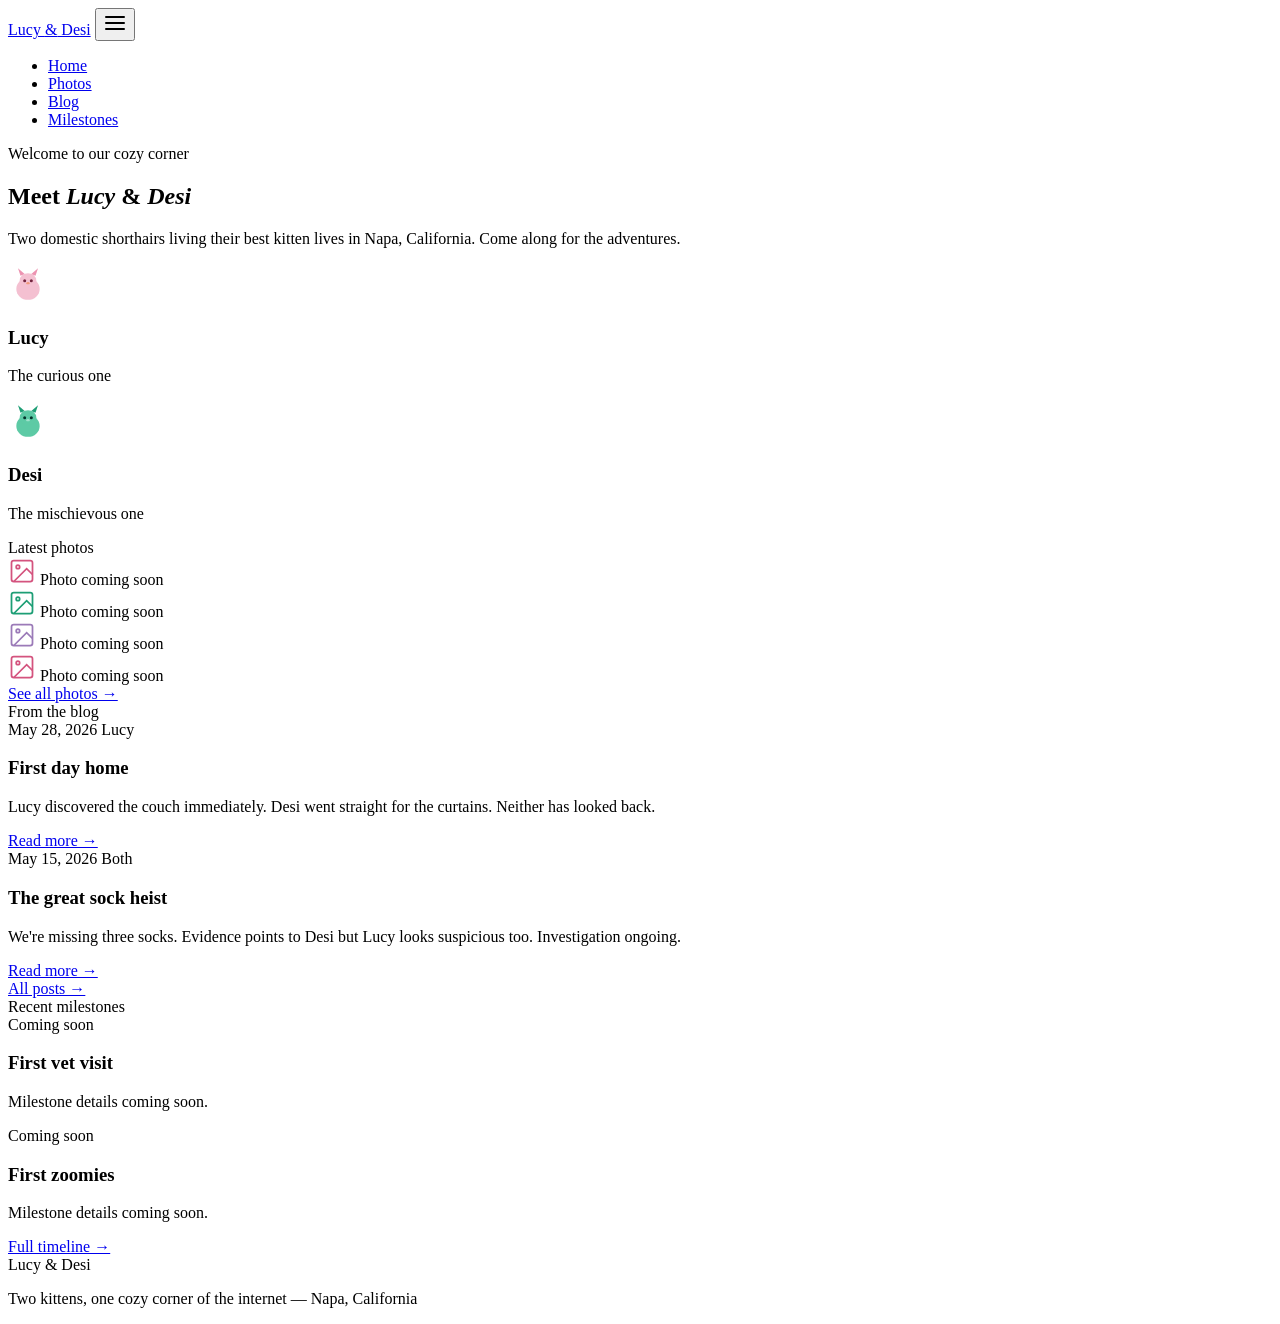
==== index.html @ ce2c503c "Add files via upload" ====
<!DOCTYPE html>
<html lang="en">
<head>
  <meta charset="UTF-8" />
  <meta name="viewport" content="width=device-width, initial-scale=1.0" />
  <meta name="description" content="Lucy and Desi — two domestic shorthair kittens living their best lives in Napa, California." />
  <title>Lucy & Desi — Home</title>
  <link rel="stylesheet" href="css/style.css" />
</head>
<body>

  <!-- Navigation -->
  <nav class="site-nav" role="navigation" aria-label="Main navigation">
    <div class="nav-inner">
      <a href="index.html" class="nav-logo">Lucy <span>&</span> Desi</a>

      <button class="nav-toggle" aria-expanded="false" aria-controls="nav-links" aria-label="Toggle navigation">
        <svg width="24" height="24" viewBox="0 0 24 24" fill="none" stroke="currentColor" stroke-width="2" stroke-linecap="round">
          <line x1="3" y1="6" x2="21" y2="6"/>
          <line x1="3" y1="12" x2="21" y2="12"/>
          <line x1="3" y1="18" x2="21" y2="18"/>
        </svg>
      </button>

      <ul class="nav-links" id="nav-links">
        <li><a href="index.html">Home</a></li>
        <li><a href="gallery.html">Photos</a></li>
        <li><a href="blog.html">Blog</a></li>
        <li><a href="milestones.html">Milestones</a></li>
      </ul>
    </div>
  </nav>

  <main>

    <!-- Hero -->
    <section class="hero">
      <div class="hero-eyebrow">Welcome to our cozy corner</div>
      <h1>Meet <em>Lucy</em> & <em>Desi</em></h1>
      <p class="hero-intro">Two domestic shorthairs living their best kitten lives in Napa, California. Come along for the adventures.</p>

      <div class="kitten-cards">
        <div class="kitten-card">
          <div class="kitten-avatar" style="background: var(--lucy-light);">
            <svg width="40" height="40" viewBox="0 0 48 48" fill="none" xmlns="http://www.w3.org/2000/svg" aria-hidden="true">
              <ellipse cx="24" cy="30" rx="14" ry="13" fill="#F4C0D1"/>
              <ellipse cx="24" cy="20" rx="10" ry="9" fill="#F4C0D1"/>
              <polygon points="15,14 12,5 20,12" fill="#ED93B1"/>
              <polygon points="33,14 36,5 28,12" fill="#ED93B1"/>
              <circle cx="20" cy="20" r="1.8" fill="#72243E"/>
              <circle cx="28" cy="20" r="1.8" fill="#72243E"/>
              <ellipse cx="24" cy="23" rx="2" ry="1.4" fill="#F0997B"/>
            </svg>
          </div>
          <h3>Lucy</h3>
          <p>The curious one</p>
        </div>

        <div class="kitten-card">
          <div class="kitten-avatar" style="background: var(--desi-light);">
            <svg width="40" height="40" viewBox="0 0 48 48" fill="none" xmlns="http://www.w3.org/2000/svg" aria-hidden="true">
              <ellipse cx="24" cy="30" rx="14" ry="13" fill="#5DCAA5"/>
              <ellipse cx="24" cy="20" rx="10" ry="9" fill="#5DCAA5"/>
              <polygon points="15,14 12,5 20,12" fill="#1D9E75"/>
              <polygon points="33,14 36,5 28,12" fill="#1D9E75"/>
              <circle cx="20" cy="20" r="1.8" fill="#04342C"/>
              <circle cx="28" cy="20" r="1.8" fill="#04342C"/>
              <ellipse cx="24" cy="23" rx="2" ry="1.4" fill="#9FE1CB"/>
            </svg>
          </div>
          <h3>Desi</h3>
          <p>The mischievous one</p>
        </div>
      </div>
    </section>

    <!-- Latest Photos -->
    <section class="section-card">
      <div class="container">
        <div class="section-label">Latest photos</div>
        <div class="gallery-grid">

          <div class="gallery-item" style="background: var(--lucy-light);">
            <div class="gallery-placeholder">
              <svg width="28" height="28" viewBox="0 0 24 24" fill="none" stroke="#D4537E" stroke-width="1.5"><rect x="3" y="3" width="18" height="18" rx="2"/><circle cx="8.5" cy="8.5" r="1.5"/><path d="m21 15-5-5L5 21"/></svg>
              <span>Photo coming soon</span>
            </div>
          </div>

          <div class="gallery-item" style="background: var(--desi-light);">
            <div class="gallery-placeholder">
              <svg width="28" height="28" viewBox="0 0 24 24" fill="none" stroke="#1D9E75" stroke-width="1.5"><rect x="3" y="3" width="18" height="18" rx="2"/><circle cx="8.5" cy="8.5" r="1.5"/><path d="m21 15-5-5L5 21"/></svg>
              <span>Photo coming soon</span>
            </div>
          </div>

          <div class="gallery-item" style="background: var(--lavender-light);">
            <div class="gallery-placeholder">
              <svg width="28" height="28" viewBox="0 0 24 24" fill="none" stroke="#9B7AB8" stroke-width="1.5"><rect x="3" y="3" width="18" height="18" rx="2"/><circle cx="8.5" cy="8.5" r="1.5"/><path d="m21 15-5-5L5 21"/></svg>
              <span>Photo coming soon</span>
            </div>
          </div>

          <div class="gallery-item" style="background: var(--lucy-light);">
            <div class="gallery-placeholder">
              <svg width="28" height="28" viewBox="0 0 24 24" fill="none" stroke="#D4537E" stroke-width="1.5"><rect x="3" y="3" width="18" height="18" rx="2"/><circle cx="8.5" cy="8.5" r="1.5"/><path d="m21 15-5-5L5 21"/></svg>
              <span>Photo coming soon</span>
            </div>
          </div>

        </div>
        <div class="text-center mt-md">
          <a href="gallery.html" class="btn btn-outline">See all photos →</a>
        </div>
      </div>
    </section>

    <!-- Latest from the Blog -->
    <section class="section-light">
      <div class="container">
        <div class="section-label">From the blog</div>
        <div class="blog-list">

          <div class="blog-card fade-in">
            <div class="blog-meta">
              <span>May 28, 2026</span>
              <span class="blog-tag">Lucy</span>
            </div>
            <h3>First day home</h3>
            <p>Lucy discovered the couch immediately. Desi went straight for the curtains. Neither has looked back.</p>
            <a href="blog.html" class="read-more">Read more →</a>
          </div>

          <div class="blog-card fade-in">
            <div class="blog-meta">
              <span>May 15, 2026</span>
              <span class="blog-tag">Both</span>
            </div>
            <h3>The great sock heist</h3>
            <p>We're missing three socks. Evidence points to Desi but Lucy looks suspicious too. Investigation ongoing.</p>
            <a href="blog.html" class="read-more">Read more →</a>
          </div>

        </div>
        <div class="text-center mt-md">
          <a href="blog.html" class="btn btn-outline">All posts →</a>
        </div>
      </div>
    </section>

    <!-- Recent Milestones -->
    <section class="section-card">
      <div class="container">
        <div class="section-label">Recent milestones</div>
        <div class="timeline">

          <div class="timeline-item fade-in">
            <div class="timeline-dot"></div>
            <div class="timeline-date">Coming soon</div>
            <div class="timeline-content">
              <h3>First vet visit</h3>
              <p>Milestone details coming soon.</p>
            </div>
          </div>

          <div class="timeline-item fade-in">
            <div class="timeline-dot"></div>
            <div class="timeline-date">Coming soon</div>
            <div class="timeline-content">
              <h3>First zoomies</h3>
              <p>Milestone details coming soon.</p>
            </div>
          </div>

        </div>
        <div class="text-center mt-md">
          <a href="milestones.html" class="btn btn-outline">Full timeline →</a>
        </div>
      </div>
    </section>

  </main>

  <!-- Footer -->
  <footer class="site-footer">
    <div class="footer-logo">Lucy <span>&</span> Desi</div>
    <p>Two kittens, one cozy corner of the internet &mdash; Napa, California</p>
  </footer>

  <script src="js/main.js"></script>
</body>
</html>
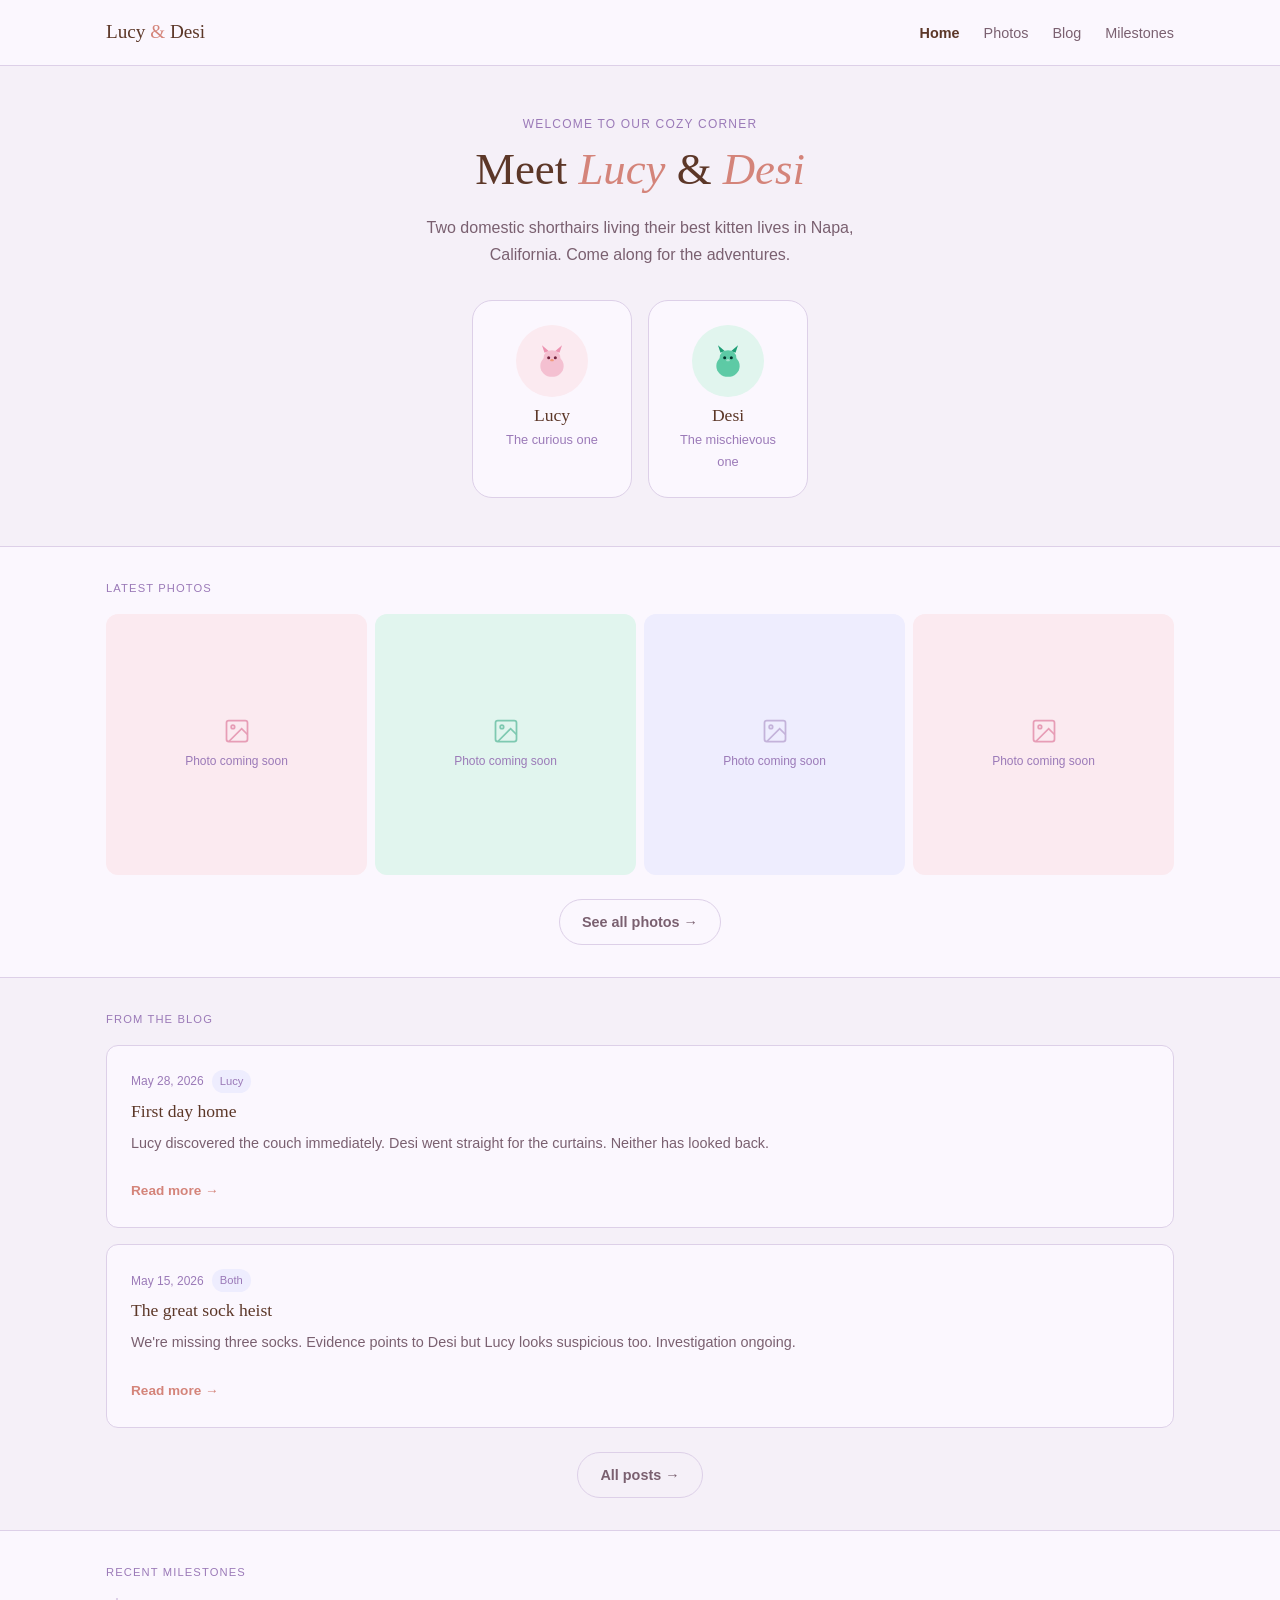
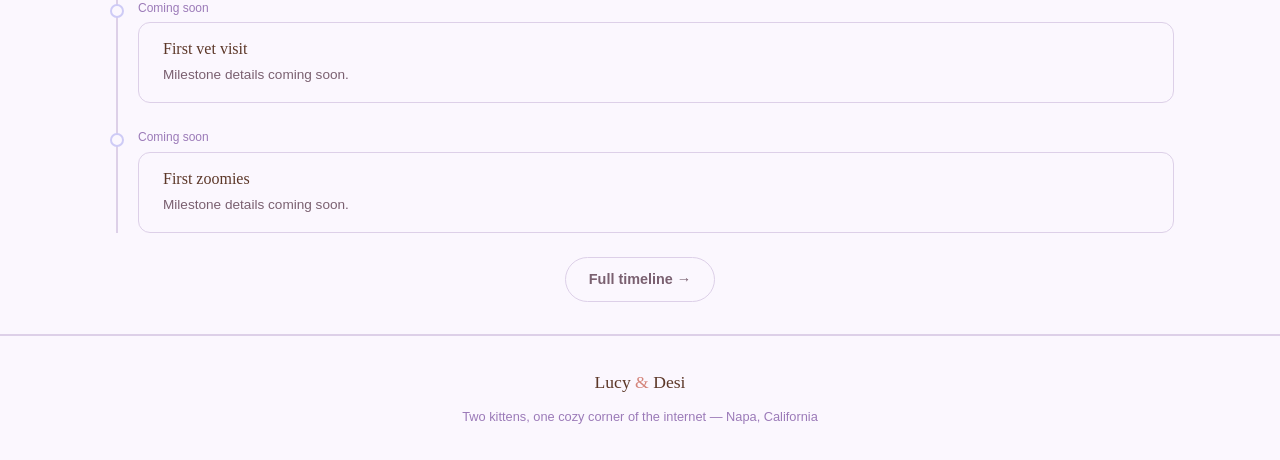
==== commit 27c7c3d0: "Add files via upload" ====
--- a/index.html
+++ b/index.html
@@ -5,7 +5,7 @@
   <meta name="viewport" content="width=device-width, initial-scale=1.0" />
   <meta name="description" content="Lucy and Desi — two domestic shorthair kittens living their best lives in Napa, California." />
   <title>Lucy & Desi — Home</title>
-  <link rel="stylesheet" href="css/style.css" />
+  <link rel="stylesheet" href="style.css" />
 </head>
 <body>
 
@@ -187,6 +187,6 @@
     <p>Two kittens, one cozy corner of the internet &mdash; Napa, California</p>
   </footer>
 
-  <script src="js/main.js"></script>
+  <script src="main.js"></script>
 </body>
 </html>
--- a/style.css
+++ b/style.css
@@ -0,0 +1,559 @@
+/* =============================================
+   Lucy & Desi — Main Stylesheet
+   Design: Cozy warm, soft pastel, mobile-first
+   ============================================= */
+
+/* --- Google Fonts --- */
+@import url('https://fonts.googleapis.com/css2?family=Lora:ital,wght@0,400;0,500;1,400&family=Nunito:wght@400;500;600&display=swap');
+
+/* --- CSS Variables / Design Tokens --- */
+:root {
+  /* Backgrounds */
+  --bg-page:        #F5F0F8;
+  --bg-card:        #FBF7FE;
+  --bg-nav:         #FBF7FE;
+
+  /* Brand colors */
+  --lucy-light:     #FBEAF0;
+  --lucy-mid:       #F4C0D1;
+  --lucy-dark:      #D4537E;
+
+  --desi-light:     #E1F5EE;
+  --desi-mid:       #5DCAA5;
+  --desi-dark:      #1D9E75;
+
+  --lavender-light: #EEEDFE;
+  --lavender-mid:   #CECBF6;
+  --lavender-dark:  #9B7AB8;
+
+  /* Text */
+  --text-heading:   #5C3728;
+  --text-body:      #7A6070;
+  --text-muted:     #9B7AB8;
+  --text-accent:    #D4847A;
+
+  /* Borders */
+  --border:         #DDD0E8;
+
+  /* Typography */
+  --font-display:   'Lora', Georgia, serif;
+  --font-body:      'Nunito', sans-serif;
+
+  /* Spacing */
+  --space-xs:       0.5rem;
+  --space-sm:       1rem;
+  --space-md:       1.5rem;
+  --space-lg:       2rem;
+  --space-xl:       3rem;
+
+  /* Radius */
+  --radius-sm:      8px;
+  --radius-md:      12px;
+  --radius-lg:      20px;
+
+  /* Max width */
+  --max-width:      1100px;
+}
+
+/* --- Reset & Base --- */
+*, *::before, *::after {
+  box-sizing: border-box;
+  margin: 0;
+  padding: 0;
+}
+
+html {
+  scroll-behavior: smooth;
+}
+
+body {
+  font-family: var(--font-body);
+  background-color: var(--bg-page);
+  color: var(--text-body);
+  font-size: 16px;
+  line-height: 1.7;
+  min-height: 100vh;
+}
+
+img {
+  max-width: 100%;
+  height: auto;
+  display: block;
+}
+
+a {
+  color: inherit;
+  text-decoration: none;
+}
+
+/* --- Typography --- */
+h1, h2, h3, h4 {
+  font-family: var(--font-display);
+  color: var(--text-heading);
+  line-height: 1.25;
+  font-weight: 500;
+}
+
+h1 { font-size: clamp(1.8rem, 5vw, 2.8rem); }
+h2 { font-size: clamp(1.4rem, 3vw, 2rem); }
+h3 { font-size: clamp(1.1rem, 2.5vw, 1.4rem); }
+
+p { margin-bottom: 1rem; }
+p:last-child { margin-bottom: 0; }
+
+.section-label {
+  font-family: var(--font-body);
+  font-size: 0.7rem;
+  letter-spacing: 0.1em;
+  text-transform: uppercase;
+  color: var(--text-muted);
+  margin-bottom: var(--space-sm);
+}
+
+/* --- Layout --- */
+.container {
+  width: 100%;
+  max-width: var(--max-width);
+  margin: 0 auto;
+  padding: 0 var(--space-sm);
+}
+
+section {
+  padding: var(--space-lg) 0;
+}
+
+/* --- Navigation --- */
+.site-nav {
+  background: var(--bg-nav);
+  border-bottom: 1px solid var(--border);
+  position: sticky;
+  top: 0;
+  z-index: 100;
+}
+
+.nav-inner {
+  display: flex;
+  align-items: center;
+  justify-content: space-between;
+  padding: 1rem var(--space-sm);
+  max-width: var(--max-width);
+  margin: 0 auto;
+}
+
+.nav-logo {
+  font-family: var(--font-display);
+  font-size: 1.2rem;
+  font-weight: 500;
+  color: var(--text-heading);
+}
+
+.nav-logo span {
+  color: var(--text-accent);
+}
+
+.nav-links {
+  display: flex;
+  gap: var(--space-md);
+  list-style: none;
+}
+
+.nav-links a {
+  font-size: 0.9rem;
+  color: var(--text-body);
+  transition: color 0.2s ease;
+}
+
+.nav-links a:hover {
+  color: var(--text-heading);
+}
+
+/* Hamburger — hidden on desktop */
+.nav-toggle {
+  display: none;
+  background: none;
+  border: none;
+  cursor: pointer;
+  padding: 4px;
+  color: var(--text-heading);
+}
+
+.nav-toggle svg {
+  display: block;
+}
+
+/* --- Mobile nav --- */
+@media (max-width: 640px) {
+  .nav-toggle {
+    display: block;
+  }
+
+  .nav-links {
+    display: none;
+    flex-direction: column;
+    gap: 0;
+    position: absolute;
+    top: 100%;
+    left: 0;
+    right: 0;
+    background: var(--bg-nav);
+    border-bottom: 1px solid var(--border);
+    padding: var(--space-xs) 0;
+  }
+
+  .nav-links.open {
+    display: flex;
+  }
+
+  .nav-links a {
+    display: block;
+    padding: 0.75rem var(--space-sm);
+    font-size: 1rem;
+    border-bottom: 1px solid var(--border);
+  }
+
+  .nav-links li:last-child a {
+    border-bottom: none;
+  }
+
+  .site-nav {
+    position: relative;
+  }
+}
+
+/* --- Hero section --- */
+.hero {
+  text-align: center;
+  padding: var(--space-xl) var(--space-sm);
+  background: var(--bg-page);
+}
+
+.hero-eyebrow {
+  font-size: 0.75rem;
+  letter-spacing: 0.1em;
+  text-transform: uppercase;
+  color: var(--text-muted);
+  margin-bottom: var(--space-xs);
+}
+
+.hero h1 {
+  margin-bottom: var(--space-sm);
+}
+
+.hero h1 em {
+  font-style: italic;
+  color: var(--text-accent);
+}
+
+.hero-intro {
+  max-width: 480px;
+  margin: 0 auto var(--space-lg);
+  color: var(--text-body);
+}
+
+/* --- Kitten cards --- */
+.kitten-cards {
+  display: flex;
+  gap: var(--space-sm);
+  justify-content: center;
+  flex-wrap: wrap;
+}
+
+.kitten-card {
+  background: var(--bg-card);
+  border: 1px solid var(--border);
+  border-radius: var(--radius-lg);
+  padding: var(--space-md);
+  width: 160px;
+  text-align: center;
+  transition: transform 0.2s ease, box-shadow 0.2s ease;
+}
+
+.kitten-card:hover {
+  transform: translateY(-3px);
+  box-shadow: 0 8px 24px rgba(155, 122, 184, 0.12);
+}
+
+.kitten-avatar {
+  width: 72px;
+  height: 72px;
+  border-radius: 50%;
+  margin: 0 auto var(--space-xs);
+  display: flex;
+  align-items: center;
+  justify-content: center;
+  font-size: 2rem;
+}
+
+.kitten-card h3 {
+  font-size: 1.1rem;
+  margin-bottom: 2px;
+}
+
+.kitten-card p {
+  font-size: 0.8rem;
+  color: var(--text-muted);
+  margin: 0;
+}
+
+/* --- Photo gallery --- */
+.gallery-grid {
+  display: grid;
+  grid-template-columns: repeat(2, 1fr);
+  gap: var(--space-xs);
+}
+
+@media (min-width: 480px) {
+  .gallery-grid {
+    grid-template-columns: repeat(3, 1fr);
+  }
+}
+
+@media (min-width: 768px) {
+  .gallery-grid {
+    grid-template-columns: repeat(4, 1fr);
+  }
+}
+
+.gallery-item {
+  aspect-ratio: 1;
+  border-radius: var(--radius-md);
+  overflow: hidden;
+  background: var(--lucy-light);
+  display: flex;
+  align-items: center;
+  justify-content: center;
+  cursor: pointer;
+  transition: transform 0.2s ease;
+}
+
+.gallery-item:hover {
+  transform: scale(1.02);
+}
+
+.gallery-item img {
+  width: 100%;
+  height: 100%;
+  object-fit: cover;
+}
+
+.gallery-placeholder {
+  width: 100%;
+  height: 100%;
+  display: flex;
+  flex-direction: column;
+  align-items: center;
+  justify-content: center;
+  gap: 6px;
+  color: var(--text-muted);
+  font-size: 0.75rem;
+}
+
+.gallery-placeholder svg {
+  opacity: 0.5;
+}
+
+/* --- Blog posts --- */
+.blog-list {
+  display: flex;
+  flex-direction: column;
+  gap: var(--space-sm);
+}
+
+.blog-card {
+  background: var(--bg-card);
+  border: 1px solid var(--border);
+  border-radius: var(--radius-md);
+  padding: var(--space-md);
+  transition: transform 0.2s ease;
+}
+
+.blog-card:hover {
+  transform: translateY(-2px);
+}
+
+.blog-meta {
+  font-size: 0.75rem;
+  color: var(--text-muted);
+  margin-bottom: var(--space-xs);
+  display: flex;
+  gap: var(--space-xs);
+  align-items: center;
+}
+
+.blog-tag {
+  background: var(--lavender-light);
+  color: var(--lavender-dark);
+  padding: 2px 8px;
+  border-radius: 20px;
+  font-size: 0.7rem;
+}
+
+.blog-card h3 {
+  font-size: 1.1rem;
+  margin-bottom: var(--space-xs);
+}
+
+.blog-card p {
+  font-size: 0.9rem;
+  color: var(--text-body);
+}
+
+.read-more {
+  font-size: 0.85rem;
+  color: var(--text-accent);
+  font-weight: 600;
+  display: inline-flex;
+  align-items: center;
+  gap: 4px;
+  margin-top: var(--space-xs);
+  transition: gap 0.2s ease;
+}
+
+.read-more:hover {
+  gap: 8px;
+}
+
+/* --- Milestones / Timeline --- */
+.timeline {
+  position: relative;
+  padding-left: var(--space-lg);
+}
+
+.timeline::before {
+  content: '';
+  position: absolute;
+  left: 10px;
+  top: 0;
+  bottom: 0;
+  width: 2px;
+  background: var(--border);
+}
+
+.timeline-item {
+  position: relative;
+  margin-bottom: var(--space-md);
+}
+
+.timeline-dot {
+  position: absolute;
+  left: calc(-1 * var(--space-lg) + 4px);
+  top: 6px;
+  width: 14px;
+  height: 14px;
+  border-radius: 50%;
+  background: var(--bg-card);
+  border: 2px solid var(--lavender-mid);
+}
+
+.timeline-date {
+  font-size: 0.75rem;
+  color: var(--text-muted);
+  margin-bottom: 4px;
+}
+
+.timeline-content {
+  background: var(--bg-card);
+  border: 1px solid var(--border);
+  border-radius: var(--radius-md);
+  padding: var(--space-sm) var(--space-md);
+}
+
+.timeline-content h3 {
+  font-size: 1rem;
+  margin-bottom: 4px;
+}
+
+.timeline-content p {
+  font-size: 0.85rem;
+  color: var(--text-body);
+  margin: 0;
+}
+
+/* --- Section backgrounds (alternating) --- */
+.section-light {
+  background: var(--bg-page);
+}
+
+.section-card {
+  background: var(--bg-card);
+  border-top: 1px solid var(--border);
+  border-bottom: 1px solid var(--border);
+}
+
+/* --- Footer --- */
+.site-footer {
+  background: var(--bg-nav);
+  border-top: 1px solid var(--border);
+  padding: var(--space-lg) var(--space-sm);
+  text-align: center;
+}
+
+.footer-logo {
+  font-family: var(--font-display);
+  font-size: 1.1rem;
+  color: var(--text-heading);
+  margin-bottom: var(--space-xs);
+}
+
+.footer-logo span {
+  color: var(--text-accent);
+}
+
+.site-footer p {
+  font-size: 0.8rem;
+  color: var(--text-muted);
+}
+
+/* --- Buttons --- */
+.btn {
+  display: inline-block;
+  padding: 0.6rem 1.4rem;
+  border-radius: 50px;
+  font-family: var(--font-body);
+  font-size: 0.9rem;
+  font-weight: 600;
+  cursor: pointer;
+  transition: transform 0.2s ease, opacity 0.2s ease;
+  border: none;
+}
+
+.btn:hover {
+  transform: translateY(-1px);
+  opacity: 0.9;
+}
+
+.btn-primary {
+  background: var(--text-accent);
+  color: white;
+}
+
+.btn-outline {
+  background: transparent;
+  border: 1.5px solid var(--border);
+  color: var(--text-body);
+}
+
+/* --- Utility --- */
+.text-center { text-align: center; }
+.mt-sm { margin-top: var(--space-sm); }
+.mt-md { margin-top: var(--space-md); }
+.mb-sm { margin-bottom: var(--space-sm); }
+.mb-md { margin-bottom: var(--space-md); }
+
+/* --- Fade-in animation (scroll-triggered via JS) --- */
+.fade-in {
+  opacity: 0;
+  transform: translateY(16px);
+  transition: opacity 0.5s ease, transform 0.5s ease;
+}
+
+.fade-in.visible {
+  opacity: 1;
+  transform: translateY(0);
+}
+
+/* --- Active nav link --- */
+.nav-links a.active {
+  color: var(--text-heading);
+  font-weight: 600;
+}
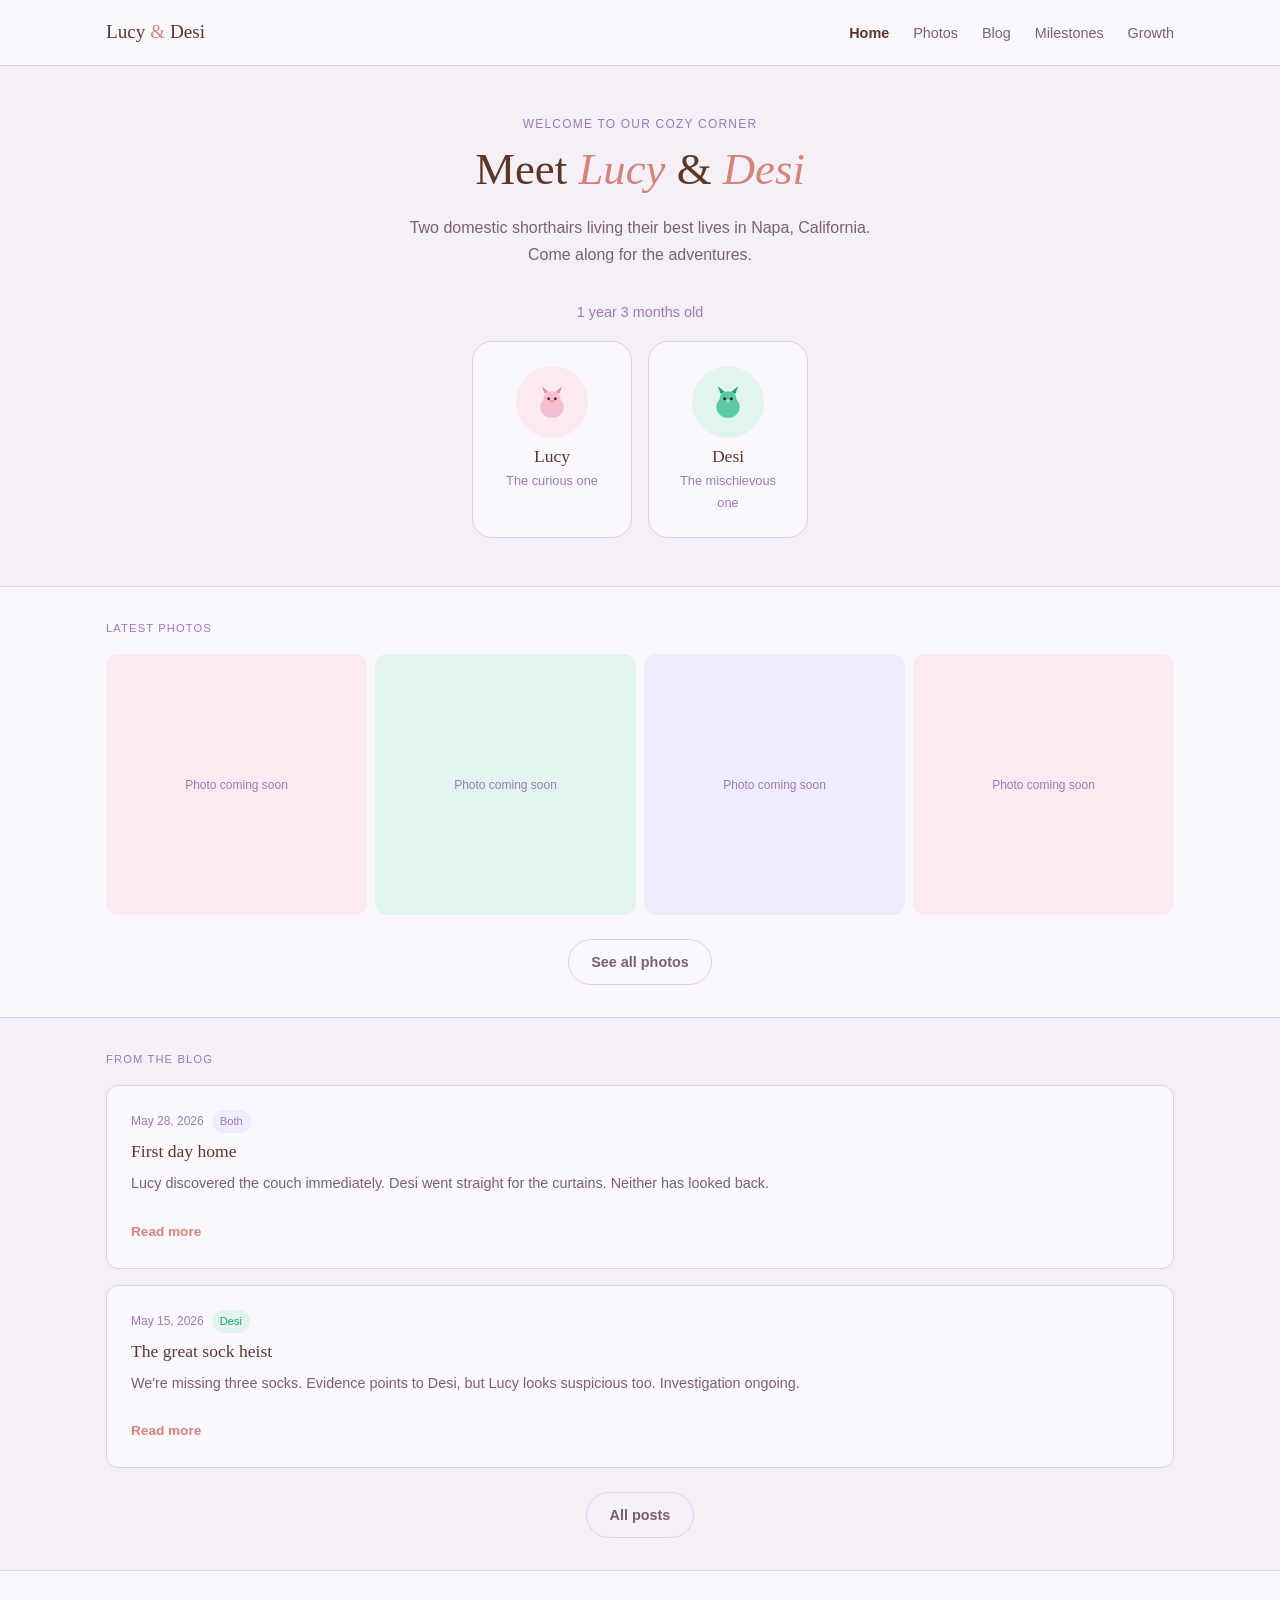
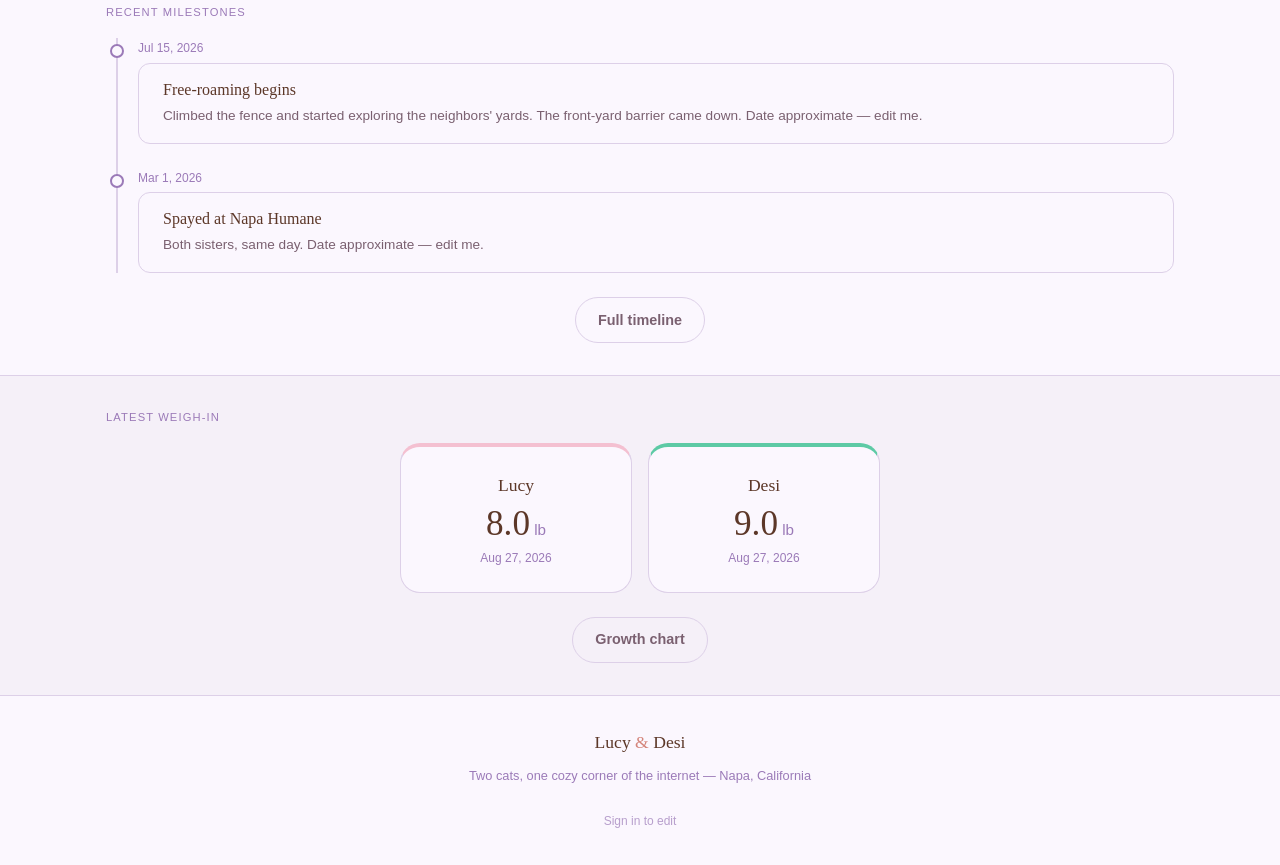
==== commit d395ce8d: "Add files via upload" ====
--- a/index.html
+++ b/index.html
@@ -3,188 +3,96 @@
 <head>
   <meta charset="UTF-8" />
   <meta name="viewport" content="width=device-width, initial-scale=1.0" />
-  <meta name="description" content="Lucy and Desi — two domestic shorthair kittens living their best lives in Napa, California." />
+  <meta name="description" content="Lucy and Desi — two domestic shorthair cats living their best lives in Napa, California." />
+  <meta name="theme-color" content="#F5F0F8" />
   <title>Lucy & Desi — Home</title>
   <link rel="stylesheet" href="style.css" />
+  <link rel="manifest" href="manifest.json" />
+  <link rel="icon" href="icon-192.png" type="image/png" />
+  <link rel="apple-touch-icon" href="apple-touch-icon.png" />
+  <meta name="apple-mobile-web-app-capable" content="yes" />
+  <meta name="apple-mobile-web-app-title" content="Lucy & Desi" />
+  <meta name="apple-mobile-web-app-status-bar-style" content="default" />
 </head>
-<body>
+<body data-page="home">
 
-  <!-- Navigation -->
-  <nav class="site-nav" role="navigation" aria-label="Main navigation">
+  <nav class="site-nav" aria-label="Main navigation">
     <div class="nav-inner">
       <a href="index.html" class="nav-logo">Lucy <span>&</span> Desi</a>
-
       <button class="nav-toggle" aria-expanded="false" aria-controls="nav-links" aria-label="Toggle navigation">
         <svg width="24" height="24" viewBox="0 0 24 24" fill="none" stroke="currentColor" stroke-width="2" stroke-linecap="round">
-          <line x1="3" y1="6" x2="21" y2="6"/>
-          <line x1="3" y1="12" x2="21" y2="12"/>
-          <line x1="3" y1="18" x2="21" y2="18"/>
+          <line x1="3" y1="6" x2="21" y2="6"/><line x1="3" y1="12" x2="21" y2="12"/><line x1="3" y1="18" x2="21" y2="18"/>
         </svg>
       </button>
-
       <ul class="nav-links" id="nav-links">
         <li><a href="index.html">Home</a></li>
         <li><a href="gallery.html">Photos</a></li>
         <li><a href="blog.html">Blog</a></li>
         <li><a href="milestones.html">Milestones</a></li>
+        <li><a href="growth.html">Growth</a></li>
       </ul>
     </div>
   </nav>
 
   <main>
-
-    <!-- Hero -->
     <section class="hero">
-      <div class="hero-eyebrow">Welcome to our cozy corner</div>
+      <div class="hero-eyebrow" data-site="tagline">Welcome to our cozy corner</div>
       <h1>Meet <em>Lucy</em> & <em>Desi</em></h1>
-      <p class="hero-intro">Two domestic shorthairs living their best kitten lives in Napa, California. Come along for the adventures.</p>
+      <p class="hero-intro" data-site="intro">Two domestic shorthairs living their best lives in Napa, California. Come along for the adventures.</p>
+      <p class="age-line"><span data-site="age"></span></p>
 
       <div class="kitten-cards">
         <div class="kitten-card">
-          <div class="kitten-avatar" style="background: var(--lucy-light);">
-            <svg width="40" height="40" viewBox="0 0 48 48" fill="none" xmlns="http://www.w3.org/2000/svg" aria-hidden="true">
-              <ellipse cx="24" cy="30" rx="14" ry="13" fill="#F4C0D1"/>
-              <ellipse cx="24" cy="20" rx="10" ry="9" fill="#F4C0D1"/>
-              <polygon points="15,14 12,5 20,12" fill="#ED93B1"/>
-              <polygon points="33,14 36,5 28,12" fill="#ED93B1"/>
-              <circle cx="20" cy="20" r="1.8" fill="#72243E"/>
-              <circle cx="28" cy="20" r="1.8" fill="#72243E"/>
-              <ellipse cx="24" cy="23" rx="2" ry="1.4" fill="#F0997B"/>
-            </svg>
-          </div>
+          <div class="kitten-avatar" style="background: var(--lucy-light);"><svg width="40" height="40" viewBox="0 0 48 48" fill="none" xmlns="http://www.w3.org/2000/svg" aria-hidden="true"><ellipse cx="24" cy="30" rx="14" ry="13" fill="#F4C0D1"/><ellipse cx="24" cy="20" rx="10" ry="9" fill="#F4C0D1"/><polygon points="15,14 12,5 20,12" fill="#ED93B1"/><polygon points="33,14 36,5 28,12" fill="#ED93B1"/><circle cx="20" cy="20" r="1.8" fill="#72243E"/><circle cx="28" cy="20" r="1.8" fill="#72243E"/><ellipse cx="24" cy="23" rx="2" ry="1.4" fill="#F0997B"/></svg></div>
           <h3>Lucy</h3>
-          <p>The curious one</p>
+          <p data-site="lucy_blurb">The curious one</p>
         </div>
-
         <div class="kitten-card">
-          <div class="kitten-avatar" style="background: var(--desi-light);">
-            <svg width="40" height="40" viewBox="0 0 48 48" fill="none" xmlns="http://www.w3.org/2000/svg" aria-hidden="true">
-              <ellipse cx="24" cy="30" rx="14" ry="13" fill="#5DCAA5"/>
-              <ellipse cx="24" cy="20" rx="10" ry="9" fill="#5DCAA5"/>
-              <polygon points="15,14 12,5 20,12" fill="#1D9E75"/>
-              <polygon points="33,14 36,5 28,12" fill="#1D9E75"/>
-              <circle cx="20" cy="20" r="1.8" fill="#04342C"/>
-              <circle cx="28" cy="20" r="1.8" fill="#04342C"/>
-              <ellipse cx="24" cy="23" rx="2" ry="1.4" fill="#9FE1CB"/>
-            </svg>
-          </div>
+          <div class="kitten-avatar" style="background: var(--desi-light);"><svg width="40" height="40" viewBox="0 0 48 48" fill="none" xmlns="http://www.w3.org/2000/svg" aria-hidden="true"><ellipse cx="24" cy="30" rx="14" ry="13" fill="#5DCAA5"/><ellipse cx="24" cy="20" rx="10" ry="9" fill="#5DCAA5"/><polygon points="15,14 12,5 20,12" fill="#1D9E75"/><polygon points="33,14 36,5 28,12" fill="#1D9E75"/><circle cx="20" cy="20" r="1.8" fill="#04342C"/><circle cx="28" cy="20" r="1.8" fill="#04342C"/><ellipse cx="24" cy="23" rx="2" ry="1.4" fill="#9FE1CB"/></svg></div>
           <h3>Desi</h3>
-          <p>The mischievous one</p>
+          <p data-site="desi_blurb">The mischievous one</p>
         </div>
       </div>
     </section>
 
-    <!-- Latest Photos -->
     <section class="section-card">
       <div class="container">
         <div class="section-label">Latest photos</div>
-        <div class="gallery-grid">
-
-          <div class="gallery-item" style="background: var(--lucy-light);">
-            <div class="gallery-placeholder">
-              <svg width="28" height="28" viewBox="0 0 24 24" fill="none" stroke="#D4537E" stroke-width="1.5"><rect x="3" y="3" width="18" height="18" rx="2"/><circle cx="8.5" cy="8.5" r="1.5"/><path d="m21 15-5-5L5 21"/></svg>
-              <span>Photo coming soon</span>
-            </div>
-          </div>
-
-          <div class="gallery-item" style="background: var(--desi-light);">
-            <div class="gallery-placeholder">
-              <svg width="28" height="28" viewBox="0 0 24 24" fill="none" stroke="#1D9E75" stroke-width="1.5"><rect x="3" y="3" width="18" height="18" rx="2"/><circle cx="8.5" cy="8.5" r="1.5"/><path d="m21 15-5-5L5 21"/></svg>
-              <span>Photo coming soon</span>
-            </div>
-          </div>
-
-          <div class="gallery-item" style="background: var(--lavender-light);">
-            <div class="gallery-placeholder">
-              <svg width="28" height="28" viewBox="0 0 24 24" fill="none" stroke="#9B7AB8" stroke-width="1.5"><rect x="3" y="3" width="18" height="18" rx="2"/><circle cx="8.5" cy="8.5" r="1.5"/><path d="m21 15-5-5L5 21"/></svg>
-              <span>Photo coming soon</span>
-            </div>
-          </div>
-
-          <div class="gallery-item" style="background: var(--lucy-light);">
-            <div class="gallery-placeholder">
-              <svg width="28" height="28" viewBox="0 0 24 24" fill="none" stroke="#D4537E" stroke-width="1.5"><rect x="3" y="3" width="18" height="18" rx="2"/><circle cx="8.5" cy="8.5" r="1.5"/><path d="m21 15-5-5L5 21"/></svg>
-              <span>Photo coming soon</span>
-            </div>
-          </div>
-
-        </div>
-        <div class="text-center mt-md">
-          <a href="gallery.html" class="btn btn-outline">See all photos →</a>
-        </div>
+        <div class="gallery-grid" id="home-photos"></div>
+        <div class="text-center mt-md"><a href="gallery.html" class="btn btn-outline">See all photos</a></div>
       </div>
     </section>
 
-    <!-- Latest from the Blog -->
     <section class="section-light">
       <div class="container">
         <div class="section-label">From the blog</div>
-        <div class="blog-list">
-
-          <div class="blog-card fade-in">
-            <div class="blog-meta">
-              <span>May 28, 2026</span>
-              <span class="blog-tag">Lucy</span>
-            </div>
-            <h3>First day home</h3>
-            <p>Lucy discovered the couch immediately. Desi went straight for the curtains. Neither has looked back.</p>
-            <a href="blog.html" class="read-more">Read more →</a>
-          </div>
-
-          <div class="blog-card fade-in">
-            <div class="blog-meta">
-              <span>May 15, 2026</span>
-              <span class="blog-tag">Both</span>
-            </div>
-            <h3>The great sock heist</h3>
-            <p>We're missing three socks. Evidence points to Desi but Lucy looks suspicious too. Investigation ongoing.</p>
-            <a href="blog.html" class="read-more">Read more →</a>
-          </div>
-
-        </div>
-        <div class="text-center mt-md">
-          <a href="blog.html" class="btn btn-outline">All posts →</a>
-        </div>
+        <div class="blog-list" id="home-posts"></div>
+        <div class="text-center mt-md"><a href="blog.html" class="btn btn-outline">All posts</a></div>
       </div>
     </section>
 
-    <!-- Recent Milestones -->
     <section class="section-card">
       <div class="container">
         <div class="section-label">Recent milestones</div>
-        <div class="timeline">
+        <div class="timeline" id="home-milestones"></div>
+        <div class="text-center mt-md"><a href="milestones.html" class="btn btn-outline">Full timeline</a></div>
+      </div>
+    </section>
 
-          <div class="timeline-item fade-in">
-            <div class="timeline-dot"></div>
-            <div class="timeline-date">Coming soon</div>
-            <div class="timeline-content">
-              <h3>First vet visit</h3>
-              <p>Milestone details coming soon.</p>
-            </div>
-          </div>
-
-          <div class="timeline-item fade-in">
-            <div class="timeline-dot"></div>
-            <div class="timeline-date">Coming soon</div>
-            <div class="timeline-content">
-              <h3>First zoomies</h3>
-              <p>Milestone details coming soon.</p>
-            </div>
-          </div>
-
-        </div>
-        <div class="text-center mt-md">
-          <a href="milestones.html" class="btn btn-outline">Full timeline →</a>
-        </div>
+    <section class="section-light">
+      <div class="container">
+        <div class="section-label">Latest weigh-in</div>
+        <div class="weight-cards" id="home-weights"></div>
+        <div class="text-center mt-md"><a href="growth.html" class="btn btn-outline">Growth chart</a></div>
       </div>
     </section>
 
   </main>
 
-  <!-- Footer -->
   <footer class="site-footer">
     <div class="footer-logo">Lucy <span>&</span> Desi</div>
-    <p>Two kittens, one cozy corner of the internet &mdash; Napa, California</p>
+    <p>Two cats, one cozy corner of the internet &mdash; <span data-site="location">Napa, California</span></p>
+    <a href="admin.html" class="footer-admin">Sign in to edit</a>
   </footer>
 
   <script src="main.js"></script>
--- a/style.css
+++ b/style.css
@@ -67,6 +67,8 @@
 }
 
 body {
+  display: flex;
+  flex-direction: column;
   font-family: var(--font-body);
   background-color: var(--bg-page);
   color: var(--text-body);
@@ -557,3 +559,238 @@
   color: var(--text-heading);
   font-weight: 600;
 }
+
+/* =============================================
+   Phase 2 additions — CMS content, growth page
+   ============================================= */
+
+main { flex: 1; }
+
+/* --- Tags by cat --- */
+.tag-lucy { background: var(--lucy-light); color: var(--lucy-dark); }
+.tag-desi { background: var(--desi-light); color: var(--desi-dark); }
+.tag-both { background: var(--lavender-light); color: var(--lavender-dark); }
+
+/* --- Empty states --- */
+.empty-state {
+  background: var(--bg-card);
+  border: 1px dashed var(--border);
+  border-radius: var(--radius-md);
+  padding: var(--space-lg) var(--space-md);
+  text-align: center;
+  color: var(--text-muted);
+  font-size: 0.9rem;
+}
+
+/* --- Gallery tiles as buttons --- */
+button.gallery-item {
+  border: none;
+  padding: 0;
+  font: inherit;
+  background: var(--lavender-light);
+}
+button.gallery-item:focus-visible {
+  outline: 3px solid var(--lavender-dark);
+  outline-offset: 2px;
+}
+.gallery-item--placeholder { cursor: default; }
+.gallery-item--placeholder:hover { transform: none; }
+.photo-count {
+  font-size: 0.8rem;
+  color: var(--text-muted);
+  margin-bottom: var(--space-sm);
+}
+
+/* --- Lightbox --- */
+.lightbox {
+  border: none;
+  padding: 0;
+  background: transparent;
+  max-width: 100vw;
+  max-height: 100vh;
+  width: 100%;
+  height: 100%;
+  display: none;
+  align-items: center;
+  justify-content: center;
+}
+.lightbox[open] { display: flex; }
+.lightbox::backdrop { background: rgba(60, 40, 70, 0.85); }
+.lightbox figure {
+  margin: 0;
+  max-width: min(92vw, 1100px);
+  max-height: 92vh;
+  display: flex;
+  flex-direction: column;
+  align-items: center;
+  gap: var(--space-xs);
+}
+.lightbox img {
+  max-width: 100%;
+  max-height: 84vh;
+  object-fit: contain;
+  border-radius: var(--radius-md);
+}
+.lightbox figcaption {
+  color: #FBF7FE;
+  font-size: 0.9rem;
+  text-align: center;
+  padding: 0 var(--space-sm);
+}
+.lightbox-close, .lightbox-nav {
+  position: fixed;
+  background: rgba(251, 247, 254, 0.15);
+  color: #FBF7FE;
+  border: none;
+  border-radius: 50%;
+  width: 44px;
+  height: 44px;
+  font-size: 1.6rem;
+  line-height: 1;
+  cursor: pointer;
+}
+.lightbox-close { top: 12px; right: 12px; }
+.lightbox-prev { left: 12px; top: 50%; transform: translateY(-50%); }
+.lightbox-next { right: 12px; top: 50%; transform: translateY(-50%); }
+.lightbox-close:hover, .lightbox-nav:hover { background: rgba(251, 247, 254, 0.3); }
+
+/* --- Blog cards with photos, post page --- */
+.blog-card-image {
+  display: block;
+  margin: calc(-1 * var(--space-md)) calc(-1 * var(--space-md)) var(--space-sm);
+  border-radius: var(--radius-md) var(--radius-md) 0 0;
+  overflow: hidden;
+}
+.blog-card-image img { width: 100%; max-height: 320px; object-fit: cover; }
+.blog-card h3 a:hover { color: var(--text-accent); }
+
+.post {
+  max-width: 680px;
+  margin: 0 auto;
+}
+.post h1 { margin: var(--space-xs) 0 var(--space-md); }
+.post-image {
+  width: 100%;
+  border-radius: var(--radius-md);
+  margin-bottom: var(--space-md);
+}
+.post-body { font-size: 1.05rem; line-height: 1.8; }
+.post-body h2, .post-body h3, .post-body h4 { margin: var(--space-md) 0 var(--space-xs); }
+.post-body ul, .post-body ol { margin: 0 0 1rem 1.4rem; }
+.post-body a { color: var(--text-accent); text-decoration: underline; }
+
+/* --- Timeline photos --- */
+.timeline-image {
+  margin-top: var(--space-xs);
+  border-radius: var(--radius-sm);
+  max-height: 260px;
+  object-fit: cover;
+}
+
+/* --- Growth page --- */
+.weight-cards {
+  display: grid;
+  grid-template-columns: repeat(2, 1fr);
+  gap: var(--space-sm);
+  max-width: 480px;
+  margin: 0 auto;
+}
+.weight-card {
+  background: var(--bg-card);
+  border: 1px solid var(--border);
+  border-radius: var(--radius-lg);
+  padding: var(--space-md);
+  text-align: center;
+  border-top: 4px solid var(--lavender-mid);
+}
+.weight-card--lucy { border-top-color: var(--lucy-mid); }
+.weight-card--desi { border-top-color: var(--desi-mid); }
+.weight-name {
+  font-family: var(--font-display);
+  color: var(--text-heading);
+  font-size: 1.1rem;
+}
+.weight-value {
+  font-family: var(--font-display);
+  font-size: 2.2rem;
+  color: var(--text-heading);
+  line-height: 1.1;
+  margin: 4px 0;
+}
+.weight-value small { font-size: 0.95rem; color: var(--text-muted); font-family: var(--font-body); }
+.weight-date { font-size: 0.75rem; color: var(--text-muted); }
+
+.chart-card {
+  background: var(--bg-card);
+  border: 1px solid var(--border);
+  border-radius: var(--radius-md);
+  padding: var(--space-sm);
+}
+.chart-legend {
+  display: flex;
+  gap: var(--space-md);
+  justify-content: center;
+  font-size: 0.85rem;
+  margin-bottom: var(--space-xs);
+}
+.chart-legend i {
+  display: inline-block;
+  width: 12px;
+  height: 12px;
+  border-radius: 50%;
+  margin-right: 6px;
+  vertical-align: -1px;
+}
+.growth-chart { width: 100%; height: auto; display: block; }
+.chart-grid { stroke: var(--border); stroke-width: 1; }
+.chart-tick { fill: var(--text-muted); font-size: 12px; font-family: var(--font-body); }
+
+.weight-table {
+  width: 100%;
+  border-collapse: collapse;
+  font-size: 0.9rem;
+  background: var(--bg-card);
+  border: 1px solid var(--border);
+  border-radius: var(--radius-md);
+  overflow: hidden;
+}
+.weight-table th, .weight-table td {
+  padding: 0.6rem 0.8rem;
+  text-align: left;
+  border-bottom: 1px solid var(--border);
+}
+.weight-table th { color: var(--text-muted); font-weight: 600; font-size: 0.75rem; }
+.weight-table tr:last-child td { border-bottom: none; }
+.weight-table .num { text-align: right; font-variant-numeric: tabular-nums; }
+.weight-table .note { color: var(--text-muted); }
+
+.age-line {
+  color: var(--text-muted);
+  font-size: 0.9rem;
+}
+
+/* --- Footer sign-in link --- */
+.footer-admin {
+  display: inline-block;
+  margin-top: var(--space-xs);
+  font-size: 0.75rem;
+  color: var(--text-muted);
+  opacity: 0.7;
+}
+.footer-admin:hover { opacity: 1; color: var(--text-heading); }
+
+/* --- Accessibility & motion --- */
+a:focus-visible, button:focus-visible {
+  outline: 2px solid var(--lavender-dark);
+  outline-offset: 2px;
+}
+@media (prefers-reduced-motion: reduce) {
+  *, *::before, *::after { transition: none !important; }
+  html { scroll-behavior: auto; }
+}
+
+/* --- Wider nav (five links) --- */
+@media (min-width: 641px) and (max-width: 760px) {
+  .nav-links { gap: var(--space-sm); }
+  .nav-links a { font-size: 0.85rem; }
+}
